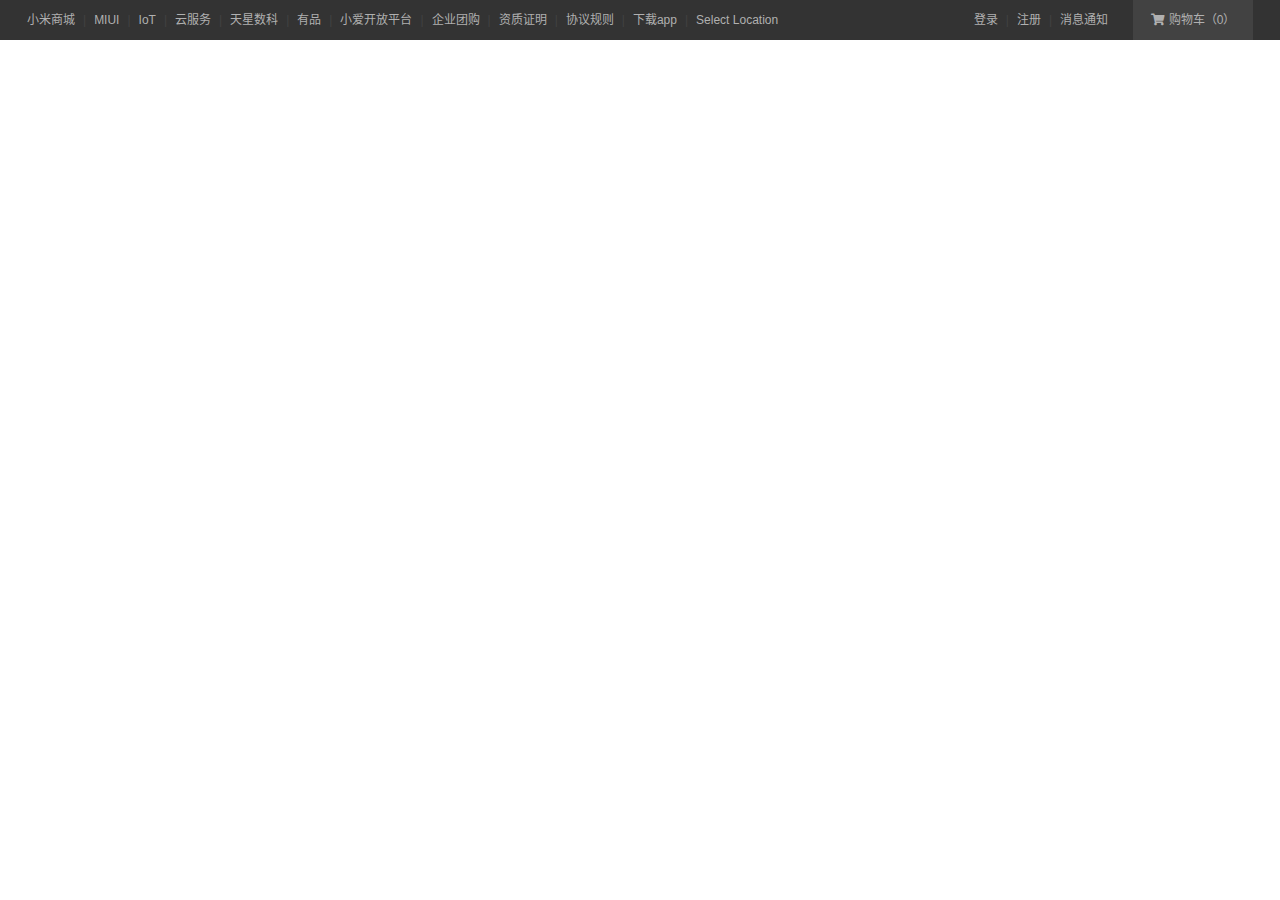
==== index.html @ 461bb422 "Complete the top-nav" ====
<!DOCTYPE html>
<html lang="zh-CN">
<head>
    <meta charset="UTF-8">
    <title>
        小米商城 - Xiaomi 11 Ultra、Redmi K40 Pro、MIX FOLD，小米电视官方网站
    </title>
    <link href="./css/reset.css" rel="stylesheet">
    <link href="./fa/css/all.css" rel="stylesheet">
    <link href="./css/base.css" rel="stylesheet">
    <link href="./css/index.css" rel="stylesheet">

</head>
<body>
<div class="container">
    <div class="topbar w clearfix">
        <ul class="topbar-nav">
            <li>
                <a href="javascript:">小米商城</a>
            </li>
            <li class="line">|</li>
            <li>
                <a href="javascript:">MIUI</a>
            </li>
            <li class="line">|</li>
            <li>
                <a href="javascript:">IoT</a>
            </li>
            <li class="line">|</li>
            <li>
                <a href="javascript:">云服务</a>
            </li>
            <li class="line">|</li>
            <li>
                <a href="javascript:">天星数科</a>
            </li>
            <li class="line">|</li>
            <li>
                <a href="javascript:">有品</a>
            </li>
            <li class="line">|</li>
            <li>
                <a href="javascript:">小爱开放平台</a>
            </li>
            <li class="line">|</li>
            <li>
                <a href="javascript:">企业团购</a>
            </li>
            <li class="line">|</li>
            <li>
                <a href="javascript:">资质证明</a>
            </li>
            <li class="line">|</li>
            <li>
                <a href="javascript:">协议规则</a>
            </li>
            <li class="line">|</li>
            <li>
                <a class="app" href="javascript:">
                    下载app
                    <div class="app_qr">
                        <img src="./img/QR.png" alt="qrcode">
                        <span>小米商城app</span>
                    </div>
                </a>

            </li>
            <li class="line">|</li>
            <li>
                <a href="javascript:">Select Location</a>
            </li>

        </ul>

        <ul class="topbar-cart">
            <li>

                <a href="javascript:"><i class="fa fa-shopping-cart"></i>购物车（0）</a>

            </li>
        </ul>
        <ul class="topbar-info">
            <li>
                <a href="javascript:">登录</a>
            </li>
            <li class="line">|</li>
            <li>
                <a href="javascript:">注册</a>
            </li>
            <li class="line">|</li>
            <li>
                <a href="javascript:">消息通知</a>

            </li>
        </ul>
    </div>
</div>
</body>
</html>
---- css/base.css ----
.clearfix::before,
.clearfix::after {
    content: '';
    display: table;
    clear: both;
}
a {
    text-decoration: none;
    color: #333;
}
body {
    font: 14px/1.5 Helvetica Neue, Helvetica, Arial, Microsoft Yahei, Hiragino Sans GB, Heiti SC, WenQuanYi Micro Hei, sans-serif;
    color: #333;
    min-width: 1226px;
}

.w {
    width: 1226px;
    margin: 0 auto;
}
---- css/index.css ----
.container {
    width: 100%;
    height: 40px;
    line-height: 40px;
    background: #333333;
}

.topbar a {
    font-size: 12px;
    line-height: 40px;
    color: #b0b0b0;
    display: block;
}

.topbar a:hover {
    color: #fff;
}

.topbar li.line {
    line-height: 40px;
    color: #424242;
    font-size: 12px;
    margin: 0 8px;
}

.topbar-nav, .topbar li {
    float: left;
}

/*li:hover>.app .app_qr {*/
/*    display: block;*/
/*}*/

.topbar-nav .app_qr {
    /*display: none;*/
    position: absolute;
    left: -40px;
    width: 124px;
    /*height: 148px;*/
    height: 0;
    overflow: hidden;
    background: #fff;
    line-height: 1;
    text-align: center;
    box-shadow: 0 0 10px rgb(0,0,0,0.3);
    transition: height 0.3s;
}
.app {
    position: relative;
}
.app:hover .app_qr,
.app:hover::after{
    display: block;
    height:148px;
}
.app::after {
    display: none;
    content:'';
    width: 0;
    height: 0;
    position: absolute;
    border: 8px solid transparent;
    border-top: none;
    border-bottom-color: white;

    left:0;
    right:0;
    bottom:0;
    margin: 0 auto;
}

.topbar-nav .app_qr span{
    color: black;
    font-size: 14px;
}
.topbar-nav .app_qr img {
    width: 90px;
    margin: 17px 17px;
    margin-bottom: 10px;
}
.topbar-cart {
    float: right;
    margin-left: 25px;
}
.topbar-cart i {
    margin-right: 4px;
}
.topbar-cart a {
    width: 120px;
    background: #424242;
    text-align: center;
}

.topbar-cart:hover a{
    background: #fff;
    color: #ff6700
}
.topbar-info {
    float: right;
}
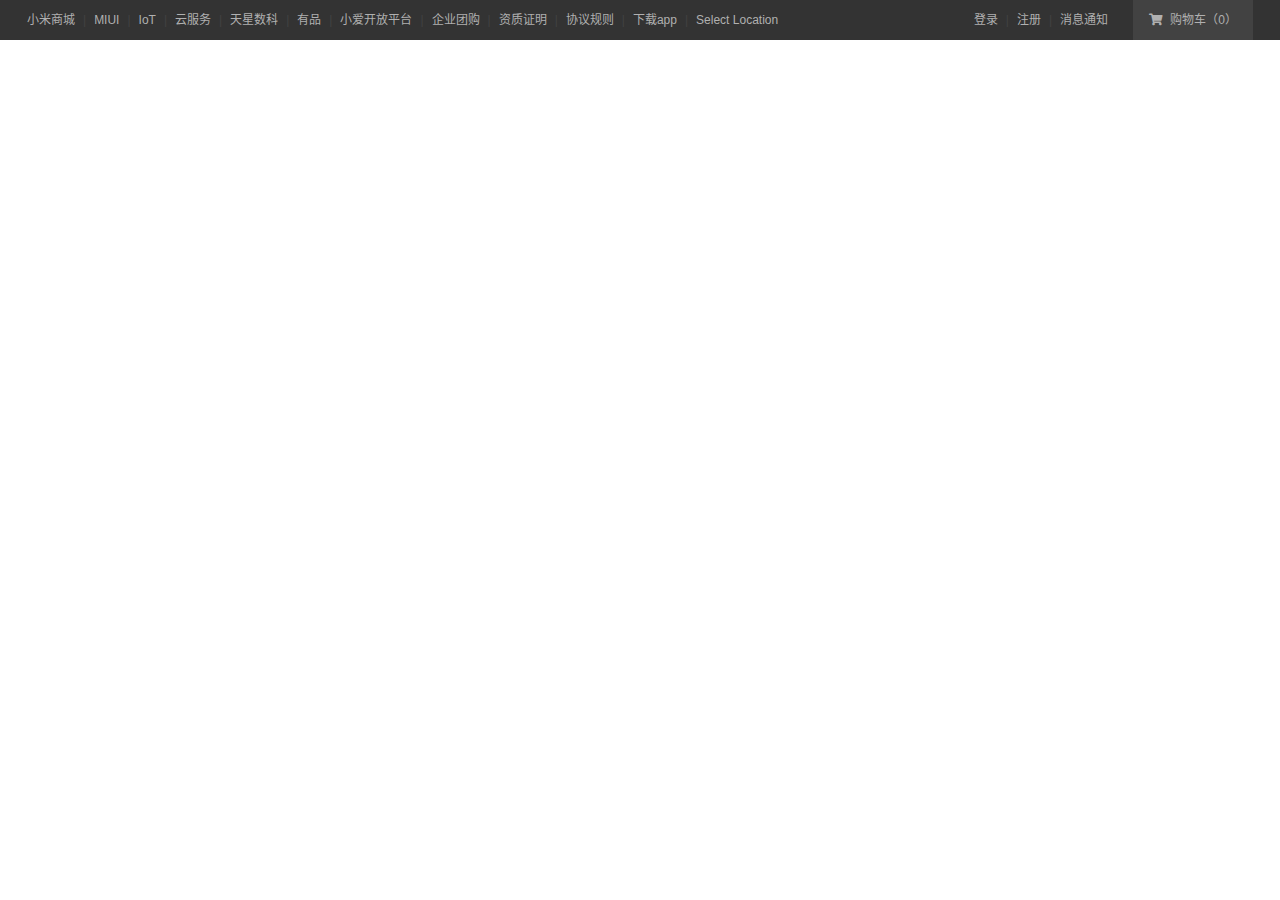
==== commit 9c2ba760: "Complete the drop-down bar" ====
--- a/index.html
+++ b/index.html
@@ -75,7 +75,15 @@
         <ul class="topbar-cart">
             <li>
 
-                <a href="javascript:"><i class="fa fa-shopping-cart"></i>购物车（0）</a>
+                <a href="javascript:">
+                    <i class="fa fa-shopping-cart"></i>
+                    购物车（0）
+                    <div class="shopping-basket">
+                        <div class="item">
+                            <span>购物车中还没有商品</span>
+                        </div>
+                    </div>
+                </a>
 
             </li>
         </ul>
--- a/css/index.css
+++ b/css/index.css
@@ -42,20 +42,23 @@
     background: #fff;
     line-height: 1;
     text-align: center;
-    box-shadow: 0 0 10px rgb(0,0,0,0.3);
+    box-shadow: 0 0 10px rgb(0, 0, 0, 0.3);
     transition: height 0.3s;
 }
+
 .app {
     position: relative;
 }
+
 .app:hover .app_qr,
-.app:hover::after{
+.app:hover::after {
     display: block;
-    height:148px;
+    height: 148px;
 }
+
 .app::after {
     display: none;
-    content:'';
+    content: '';
     width: 0;
     height: 0;
     position: absolute;
@@ -63,28 +66,33 @@
     border-top: none;
     border-bottom-color: white;
 
-    left:0;
-    right:0;
-    bottom:0;
+    left: 0;
+    right: 0;
+    bottom: 0;
     margin: 0 auto;
 }
 
-.topbar-nav .app_qr span{
+.topbar-nav .app_qr span {
     color: black;
     font-size: 14px;
 }
+
 .topbar-nav .app_qr img {
     width: 90px;
     margin: 17px 17px;
     margin-bottom: 10px;
 }
+
 .topbar-cart {
+    position: relative;
     float: right;
     margin-left: 25px;
 }
+
 .topbar-cart i {
     margin-right: 4px;
 }
+
 .topbar-cart a {
     width: 120px;
     background: #424242;
@@ -92,8 +100,34 @@
 }
 
 .topbar-cart:hover a{
+    display: block;
     background: #fff;
-    color: #ff6700
+    color: #ff6700;
+
+}
+.topbar-cart:hover .shopping-basket{
+
+    height: 100px;
+}
+.topbar-cart .shopping-basket {
+
+    position: absolute;
+    right: 0;
+
+    width: 316px;
+    height: 0;
+    overflow: hidden;
+    background: #fff;
+    box-shadow: 0 3px 3px rgb(0, 0, 0, 0.3);
+    transition: height 0.3s;
+}
+.shopping-basket .item {
+    background: #fff;
+    margin: 10px 20px 20px;
+    padding: 20px 0;
+    color: #424242;
+
+
 }
 .topbar-info {
     float: right;
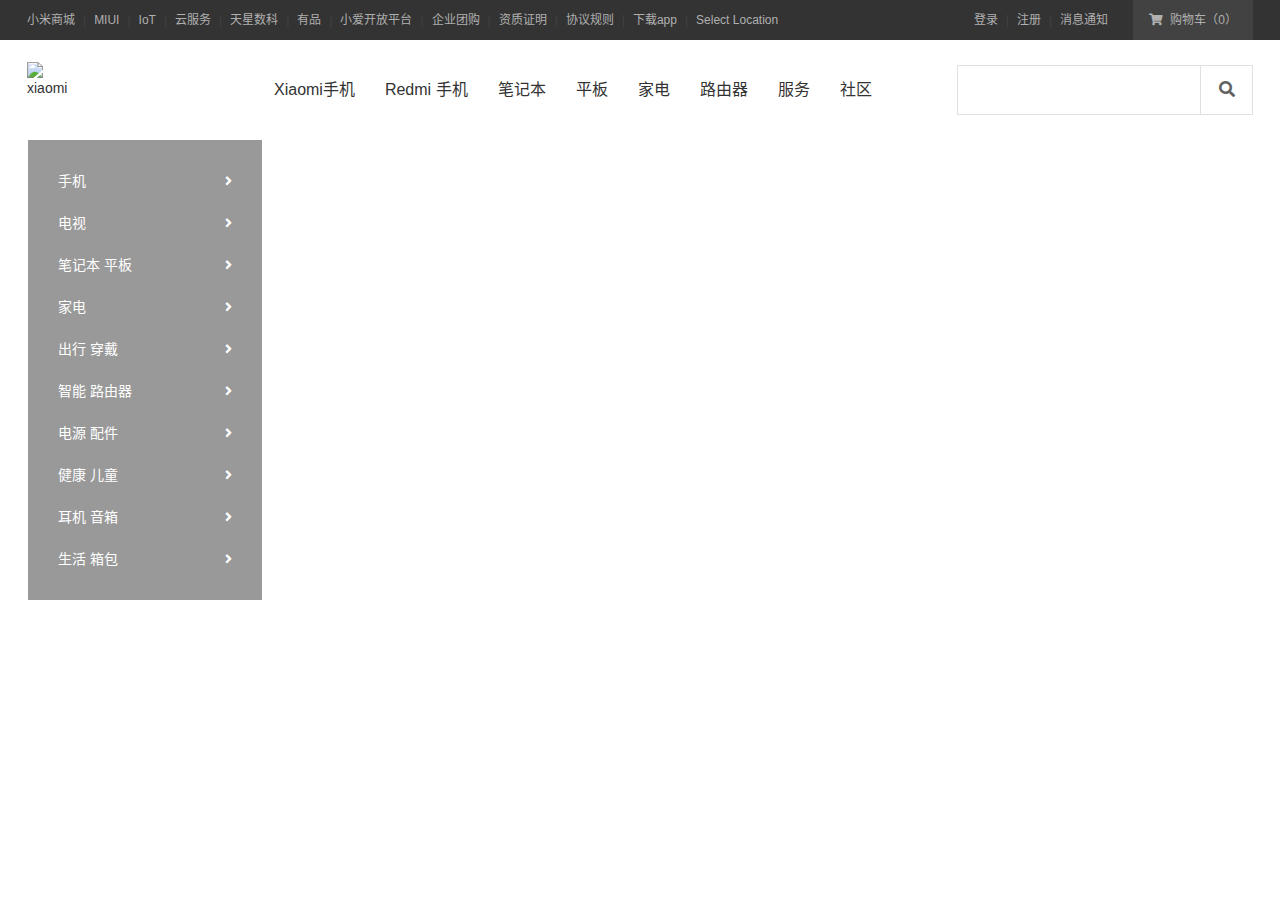
==== commit 9a3d810e: "Complete the header" ====
--- a/index.html
+++ b/index.html
@@ -103,5 +103,104 @@
         </ul>
     </div>
 </div>
+<div class="header-container">
+    <div class="header w clearfix">
+        <div class="logo">
+            <a href="#" title="小米官网">
+                <img src="./img/MI_logo.jpg" alt="xiaomi">
+            </a>
+        </div>
+        <div class="header-nav clearfix">
+            <ul class="nav">
+                <li class="all-goods-wrapper">
+                    <a class="all-goods" href="#">全部商品分类</a>
+                    <ul class="left-menu">
+                        <li>
+                            <a href="#">
+                                手机
+                                <i class="fas fa-angle-right"></i>
+                            </a>
+                        </li>
+                        <li>
+                            <a href="#">
+                                电视
+                                <i class="fas fa-angle-right"></i>
+                            </a>
+                        </li>
+                        <li>
+                            <a href="#">
+                                笔记本 平板
+                                <i class="fas fa-angle-right"></i>
+                            </a>
+                        </li>
+                        <li>
+                            <a href="#">
+                                家电
+                                <i class="fas fa-angle-right"></i>
+                            </a>
+                        </li>
+                        <li>
+                            <a href="#">
+                                出行 穿戴
+                                <i class="fas fa-angle-right"></i>
+                            </a>
+                        </li>
+                        <li>
+                            <a href="#">
+                                智能 路由器
+                                <i class="fas fa-angle-right"></i>
+                            </a>
+                        </li>
+                        <li>
+                            <a href="#">
+                                电源 配件
+                                <i class="fas fa-angle-right"></i>
+                            </a>
+                        </li>
+                        <li>
+                            <a href="#">
+                                健康 儿童
+                                <i class="fas fa-angle-right"></i>
+                            </a>
+                        </li>
+                        <li>
+                            <a href="#">
+                                耳机 音箱
+                                <i class="fas fa-angle-right"></i>
+                            </a>
+                        </li>
+                        <li>
+                            <a href="#">
+                                生活 箱包
+                                <i class="fas fa-angle-right"></i>
+                            </a>
+                        </li>
+                    </ul>
+                </li>
+                <li class="show-goods"><a href="#">Xiaomi手机</a></li>
+                <li class="show-goods"><a href="#">Redmi 手机</a></li>
+                <li class="show-goods"><a href="#">笔记本</a></li>
+                <li class="show-goods"><a href="#">平板</a></li>
+                <li class="show-goods"><a href="#">家电</a></li>
+                <li class="show-goods"><a href="#">路由器</a></li>
+                <li><a href="#">服务</a></li>
+                <li><a href="#">社区</a></li>
+
+                <div class="goods-info">
+
+                </div>
+            </ul>
+        </div>
+        <div class="search-wrapper">
+            <form class="search" action="#">
+                <input type="text" class="search-inp">
+                <button class="search-btn">
+                    <i class="fas fa-search"></i>
+                </button>
+            </form>
+
+        </div>
+    </div>
+</div>
 </body>
 </html>--- a/css/index.css
+++ b/css/index.css
@@ -44,6 +44,7 @@
     text-align: center;
     box-shadow: 0 0 10px rgb(0, 0, 0, 0.3);
     transition: height 0.3s;
+    z-index: 9999;
 }
 
 .app {
@@ -120,6 +121,7 @@
     background: #fff;
     box-shadow: 0 3px 3px rgb(0, 0, 0, 0.3);
     transition: height 0.3s;
+    z-index: 9999;
 }
 .shopping-basket .item {
     background: #fff;
@@ -131,4 +133,143 @@
 }
 .topbar-info {
     float: right;
+}
+.header-container {
+    position: relative;
+}
+.header {
+
+    height: 100px;
+    background: #fff;
+}
+
+.header .logo {
+    float:left;
+    margin-top: 22px;
+}
+.header .logo img{
+    display: block;
+    width: 56px;
+    height: 56px;
+}
+.header .header-nav {
+    float: left;
+    height: 100px;
+    line-height: 100px;
+    margin-left: 7px;
+    padding-left: 58px;
+    background: #fff;
+}
+
+.nav > li {
+    float: left;
+}
+.all-goods-wrapper {
+    position: relative;
+
+}
+.left-menu {
+    width: 234px;
+    height: 420px;
+    background: rgb(0,0,0,0.4);
+    position: absolute;
+    left: -120px;
+    z-index: 999;
+    line-height: 1;
+    padding: 20px 0;
+}
+ul.left-menu li a {
+    display: block;
+    height: 42px;
+    line-height: 42px;
+    color: white;
+    margin-right: 0;
+    padding: 0 30px;
+    font-size: 14px;
+}
+ul.left-menu li a:hover {
+    color:white;
+    background: #ff6700;
+}
+.left-menu a i {
+    float:right;
+    line-height: 42px;
+}
+.header-nav li a{
+    display: block;
+    font-size: 16px;
+    margin-right: 30px;
+}
+.header-nav li a:hover {
+    color: #fff;
+}
+.all-goods {
+    visibility: hidden;
+}
+
+.header-nav .goods-info {
+    position: absolute;
+    overflow: hidden;
+    top:100px;
+    left:0;
+    width: 100%;
+    height: 0;
+    background: #fff;
+    /*border-top:1px solid rgb(224,224,224);*/
+    /*box-shadow: 0 2px 2px rgb(0,0,0, 0.2);*/
+    transition: height 0.3s;
+    z-index: 9999;
+}
+
+.header-nav li.show-goods:hover ~ .goods-info,
+.goods-info:hover{
+    height: 228px;
+    border-top:1px solid rgb(224,224,224);
+    box-shadow: 0 2px 2px rgb(0,0,0, 0.2);
+
+}
+
+.search-wrapper {
+    width: 296px;
+    height:50px;
+    float: right;
+    background: red;
+    margin-top: 25px;
+
+}
+.search-wrapper .search-inp {
+    box-sizing: border-box;
+    float: left;
+    width: 244px;
+    padding: 0 10px;
+    height: 50px;
+    font-size: 16px;
+    border: 1px solid rgb(224,224,224);
+    outline: none;
+}
+.search-wrapper .search-inp:focus {
+    border: 1px solid #ff6700;
+}
+
+.search-wrapper .search-inp:focus + button{
+    border: 1px solid #ff6700;
+    border-left: none;
+}
+.search-wrapper .search-btn {
+    float: left;
+    width:52px;
+    height:50px;
+    padding: 0;
+
+    background: #fff;
+    color: #616161;
+    font-size: 16px;
+    outline: none;
+    border: 1px solid rgb(224,224,224);
+    border-left: none;
+}
+.search-wrapper .search-btn:hover {
+    background: #ff6700;
+    color: white;
+    border: none;
 }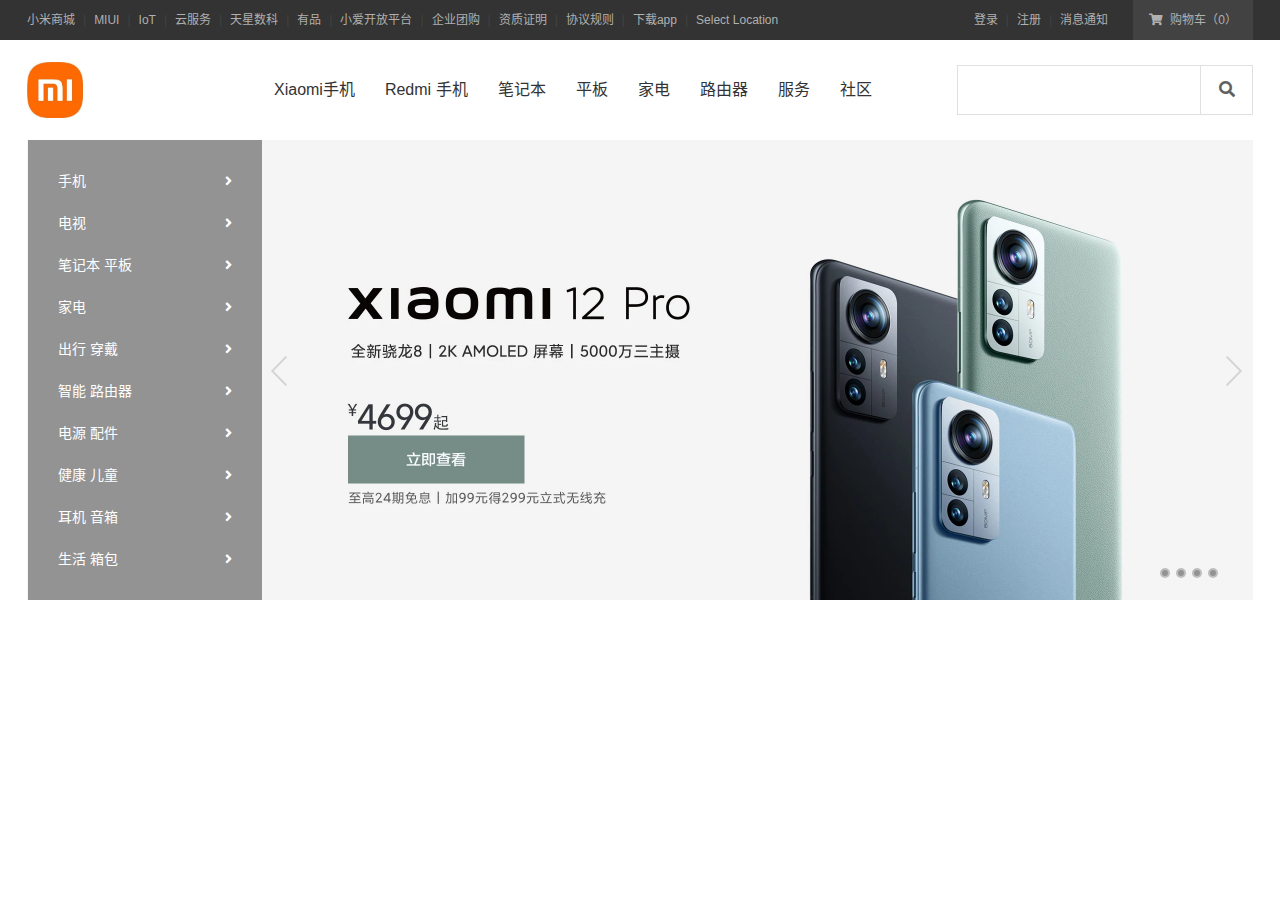
==== commit e748177e: "Complete the banner" ====
--- a/index.html
+++ b/index.html
@@ -202,5 +202,34 @@
         </div>
     </div>
 </div>
+<div class="banner-wrapper">
+    <div class="banner w clearfix">
+        <ul class="img-list">
+            <li>
+                <a class="active" href="#"><img src="./img/banner-1.jpg" alt="1"></a>
+            </li>
+            <li>
+                <a href="#"><img src="./img/banner-2.jpg" alt="2"></a>
+            </li>
+            <li>
+                <a href="#"><img src="./img/banner-3.jpg" alt="3"></a>
+            </li>
+            <li>
+                <a href="#"><img src="./img/banner-4.jpg" alt="4"></a>
+            </li>
+        </ul>
+        <div class="pointer">
+            <a href="#"></a>
+            <a href="#"></a>
+            <a href="#"></a>
+            <a href="#"></a>
+        </div>
+        
+        <div class="prev-next">
+            <a href="" class="prev"></a>
+            <a href="" class="next"></a>
+        </div>
+    </div>
+</div>
 </body>
 </html>--- a/css/index.css
+++ b/css/index.css
@@ -100,16 +100,18 @@
     text-align: center;
 }
 
-.topbar-cart:hover a{
+.topbar-cart:hover a {
     display: block;
     background: #fff;
     color: #ff6700;
 
 }
-.topbar-cart:hover .shopping-basket{
+
+.topbar-cart:hover .shopping-basket {
 
     height: 100px;
 }
+
 .topbar-cart .shopping-basket {
 
     position: absolute;
@@ -123,6 +125,7 @@
     transition: height 0.3s;
     z-index: 9999;
 }
+
 .shopping-basket .item {
     background: #fff;
     margin: 10px 20px 20px;
@@ -131,12 +134,15 @@
 
 
 }
+
 .topbar-info {
     float: right;
 }
+
 .header-container {
     position: relative;
 }
+
 .header {
 
     height: 100px;
@@ -144,14 +150,16 @@
 }
 
 .header .logo {
-    float:left;
+    float: left;
     margin-top: 22px;
 }
-.header .logo img{
+
+.header .logo img {
     display: block;
     width: 56px;
     height: 56px;
 }
+
 .header .header-nav {
     float: left;
     height: 100px;
@@ -164,20 +172,23 @@
 .nav > li {
     float: left;
 }
+
 .all-goods-wrapper {
     position: relative;
 
 }
+
 .left-menu {
     width: 234px;
     height: 420px;
-    background: rgb(0,0,0,0.4);
+    background: rgb(0, 0, 0, 0.4);
     position: absolute;
     left: -120px;
     z-index: 999;
     line-height: 1;
     padding: 20px 0;
 }
+
 ul.left-menu li a {
     display: block;
     height: 42px;
@@ -187,22 +198,27 @@
     padding: 0 30px;
     font-size: 14px;
 }
+
 ul.left-menu li a:hover {
-    color:white;
+    color: white;
     background: #ff6700;
 }
+
 .left-menu a i {
-    float:right;
+    float: right;
     line-height: 42px;
 }
-.header-nav li a{
+
+.header-nav li a {
     display: block;
     font-size: 16px;
     margin-right: 30px;
 }
+
 .header-nav li a:hover {
     color: #fff;
 }
+
 .all-goods {
     visibility: hidden;
 }
@@ -210,8 +226,8 @@
 .header-nav .goods-info {
     position: absolute;
     overflow: hidden;
-    top:100px;
-    left:0;
+    top: 100px;
+    left: 0;
     width: 100%;
     height: 0;
     background: #fff;
@@ -222,21 +238,22 @@
 }
 
 .header-nav li.show-goods:hover ~ .goods-info,
-.goods-info:hover{
+.goods-info:hover {
     height: 228px;
-    border-top:1px solid rgb(224,224,224);
-    box-shadow: 0 2px 2px rgb(0,0,0, 0.2);
+    border-top: 1px solid rgb(224, 224, 224);
+    box-shadow: 0 2px 2px rgb(0, 0, 0, 0.2);
 
 }
 
 .search-wrapper {
     width: 296px;
-    height:50px;
+    height: 50px;
     float: right;
     background: red;
     margin-top: 25px;
 
 }
+
 .search-wrapper .search-inp {
     box-sizing: border-box;
     float: left;
@@ -244,32 +261,96 @@
     padding: 0 10px;
     height: 50px;
     font-size: 16px;
-    border: 1px solid rgb(224,224,224);
+    border: 1px solid rgb(224, 224, 224);
     outline: none;
 }
+
 .search-wrapper .search-inp:focus {
     border: 1px solid #ff6700;
 }
 
-.search-wrapper .search-inp:focus + button{
+.search-wrapper .search-inp:focus + button {
     border: 1px solid #ff6700;
     border-left: none;
 }
+
 .search-wrapper .search-btn {
     float: left;
-    width:52px;
-    height:50px;
+    width: 52px;
+    height: 50px;
     padding: 0;
 
     background: #fff;
     color: #616161;
     font-size: 16px;
     outline: none;
-    border: 1px solid rgb(224,224,224);
+    border: 1px solid rgb(224, 224, 224);
     border-left: none;
 }
+
 .search-wrapper .search-btn:hover {
     background: #ff6700;
     color: white;
     border: none;
-}+}
+.banner-wrapper {
+    width: 100%;
+}
+.banner {
+    position: relative;
+    height: 460px;
+}
+
+.banner img {
+    width: 100%;
+}
+
+.banner li {
+    position: absolute;
+}
+
+.pointer {
+    position: absolute;
+    bottom:22px;
+    right: 35px;
+
+}
+
+.pointer a {
+    float: left;
+    width: 6px;
+    height: 6px;
+    background: rgb(0,0,0,0.4);
+    border: 2px rgb(255,255,255,0.4) solid;
+    border-radius: 50%;
+    margin-left:6px;
+}
+.pointer a:hover,
+.pointer a.active{
+    background: rgb(255,255,255,0.4);
+    border: 2px rgb(0,0,0,0.4) solid;
+}
+
+.prev-next a{
+    width: 41px;
+    height: 69px;
+    background-image: url("/img/icon-slides.png");
+    position: absolute;
+    top: 0;
+    bottom: 0;
+    margin: auto 0;
+}
+.prev-next .prev {
+    left: 234px;
+    background-position: -84px 0;;
+}
+.prev-next .prev:hover {
+    background-position: 1px 0;;
+}
+.prev-next .next:hover {
+    background-position: -42px 0;;
+}
+.prev-next .next {
+    right: 0;
+    background-position: -125px 0;;
+}
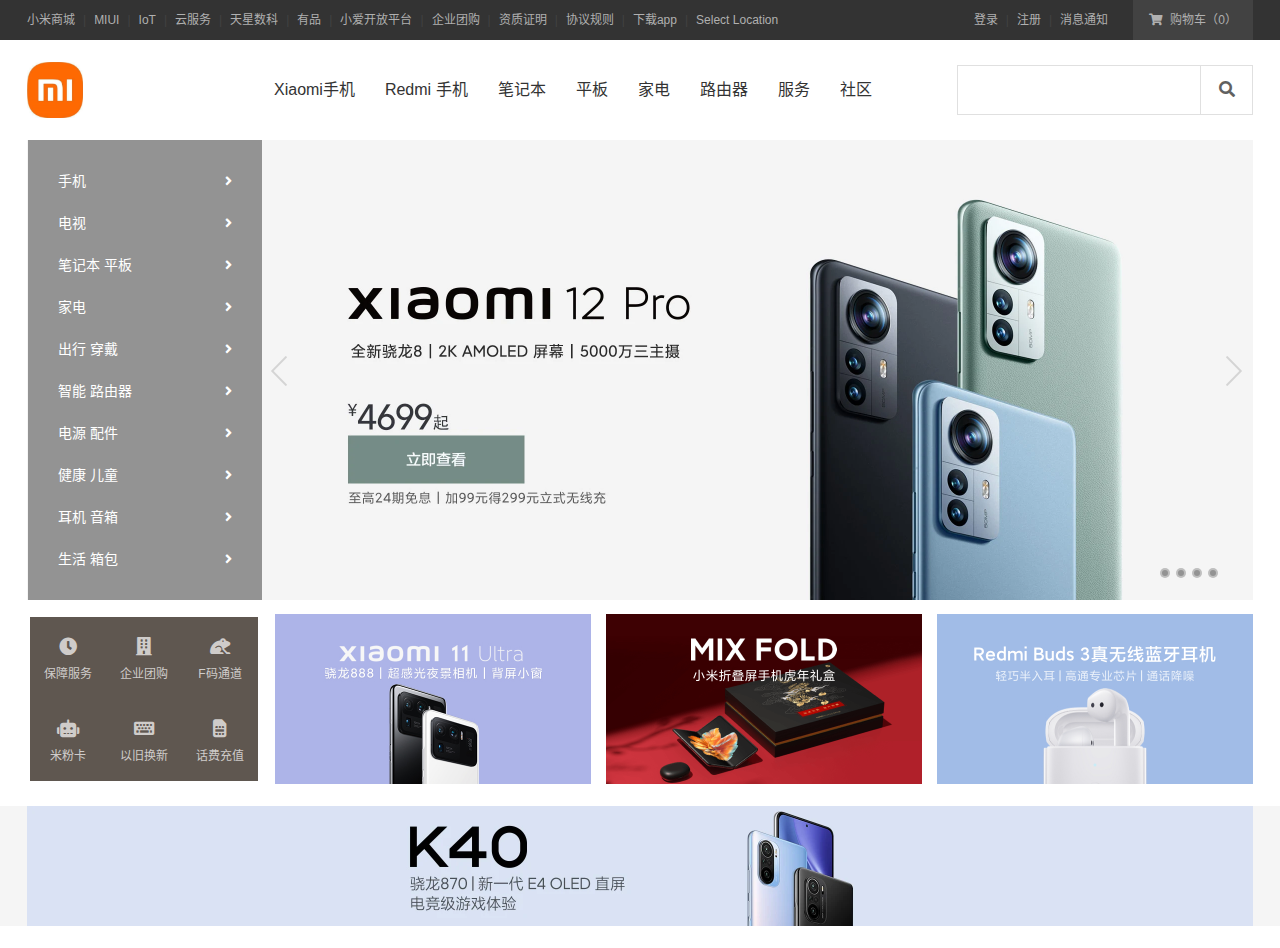
==== commit 63632ed8: "Complete the reset" ====
--- a/index.html
+++ b/index.html
@@ -59,7 +59,7 @@
                 <a class="app" href="javascript:">
                     下载app
                     <div class="app_qr">
-                        <img src="./img/QR.png" alt="qrcode">
+                        <img alt="qrcode" src="./img/QR.png">
                         <span>小米商城app</span>
                     </div>
                 </a>
@@ -107,7 +107,7 @@
     <div class="header w clearfix">
         <div class="logo">
             <a href="#" title="小米官网">
-                <img src="./img/MI_logo.jpg" alt="xiaomi">
+                <img alt="xiaomi" src="./img/MI_logo.jpg">
             </a>
         </div>
         <div class="header-nav clearfix">
@@ -192,8 +192,8 @@
             </ul>
         </div>
         <div class="search-wrapper">
-            <form class="search" action="#">
-                <input type="text" class="search-inp">
+            <form action="#" class="search">
+                <input class="search-inp" type="text">
                 <button class="search-btn">
                     <i class="fas fa-search"></i>
                 </button>
@@ -206,16 +206,16 @@
     <div class="banner w clearfix">
         <ul class="img-list">
             <li>
-                <a class="active" href="#"><img src="./img/banner-1.jpg" alt="1"></a>
-            </li>
-            <li>
-                <a href="#"><img src="./img/banner-2.jpg" alt="2"></a>
-            </li>
-            <li>
-                <a href="#"><img src="./img/banner-3.jpg" alt="3"></a>
-            </li>
-            <li>
-                <a href="#"><img src="./img/banner-4.jpg" alt="4"></a>
+                <a class="active" href="#"><img alt="1" src="./img/banner-1.jpg"></a>
+            </li>
+            <li>
+                <a href="#"><img alt="2" src="./img/banner-2.jpg"></a>
+            </li>
+            <li>
+                <a href="#"><img alt="3" src="./img/banner-3.jpg"></a>
+            </li>
+            <li>
+                <a href="#"><img alt="4" src="./img/banner-4.jpg"></a>
             </li>
         </ul>
         <div class="pointer">
@@ -224,12 +224,78 @@
             <a href="#"></a>
             <a href="#"></a>
         </div>
-        
+
         <div class="prev-next">
-            <a href="" class="prev"></a>
-            <a href="" class="next"></a>
-        </div>
-    </div>
-</div>
+            <a class="prev" href=""></a>
+            <a class="next" href=""></a>
+        </div>
+    </div>
+</div>
+<div class="home-list-wrapper">
+    <div class="home-list w clearfix">
+        <div class="home">
+            <ul>
+                <li>
+                    <a href="#">
+                        <i class="fas fa-clock"></i>
+                        保障服务
+                    </a>
+                </li>
+                <li>
+                    <a href="#">
+                        <i class="fas fa-building"></i>
+                        企业团购
+                    </a>
+                </li>
+                <li>
+                    <a href="#">
+                        <i class="fas fa-frog"></i>
+                        F码通道
+                    </a>
+                </li>
+                <li>
+                    <a href="#">
+                        <i class="fas fa-robot"></i>
+                        米粉卡
+                    </a>
+                </li>
+                <li>
+                    <a href="#">
+                        <i class="fas fa-keyboard"></i>
+                        以旧换新
+                    </a>
+                </li>
+                <li>
+                    <a href="#">
+                        <i class="fas fa-sim-card"></i>
+                        话费充值
+                    </a>
+                </li>
+            </ul>
+        </div>
+        <div class="homePromo-list">
+            <ul>
+                <li>
+                    <a href="#"><img alt="homePromo-1" src="/img/homePromo-1.jpg"></a>
+                </li>
+                <li>
+                    <a href="#"><img alt="homePromo-2" src="/img/homePromo-2.png"></a>
+                </li>
+                <li>
+                    <a href="#"><img alt="homePromo-3" src="/img/homePromo-3.jpeg"></a>
+                </li>
+            </ul>
+        </div>
+    </div>
+</div>
+<div class="page-main">
+
+    <div class="home-banner-box w clearfix">
+        <a href="#">
+            <img alt="home-banner" src="./img/home-banner.webp">
+        </a>
+    </div>
+</div>
+
 </body>
 </html>--- a/css/index.css
+++ b/css/index.css
@@ -354,3 +354,65 @@
     right: 0;
     background-position: -125px 0;;
 }
+/*----------------------------------------------------------------------------------------------------------*/
+.home {
+    margin-top: 14px;
+    float: left;
+    width: 228px;
+    height: 164px;
+    padding: 3px 3px 3px 3px;
+}
+.home ul li {
+    float: left;
+    padding: 0 3px;
+    width: 70px;
+    height: 82px;
+    background: #5f5750;
+}
+.home ul li a {
+    display: block;
+    font-size: 12px;
+    color: #cfccca;
+    text-align: center;
+
+}
+.home ul li a i {
+    display: block;
+    width: 24px;
+    height: 24px;
+    margin: 20px 23px 4px 23px;
+    font-size: 18px;
+}
+/*-----------------------------------------------------------------------------------------------------------*/
+.homePromo-list {
+    margin-top: 14px;
+    margin-left: 14px;
+    width: 978px;
+    height: 170px;
+    float: left;
+}
+.homePromo-list ul li {
+    float: left;
+}
+.homePromo-list ul li:not(:nth-child(3)) {
+    margin-right: 15px;
+}
+.homePromo-list ul li img {
+    width: 316px;
+}
+/*----------------------------------------------------------------------------------------------------------*/
+.page-main {
+    background: #f5f5f5;
+}
+.home-banner-box {
+    width: 1226px;
+    height: 120px;
+    margin: 22px auto;
+
+}
+.home-banner-box a {
+
+}
+.home-banner-box a img {
+    width: 1226px;
+}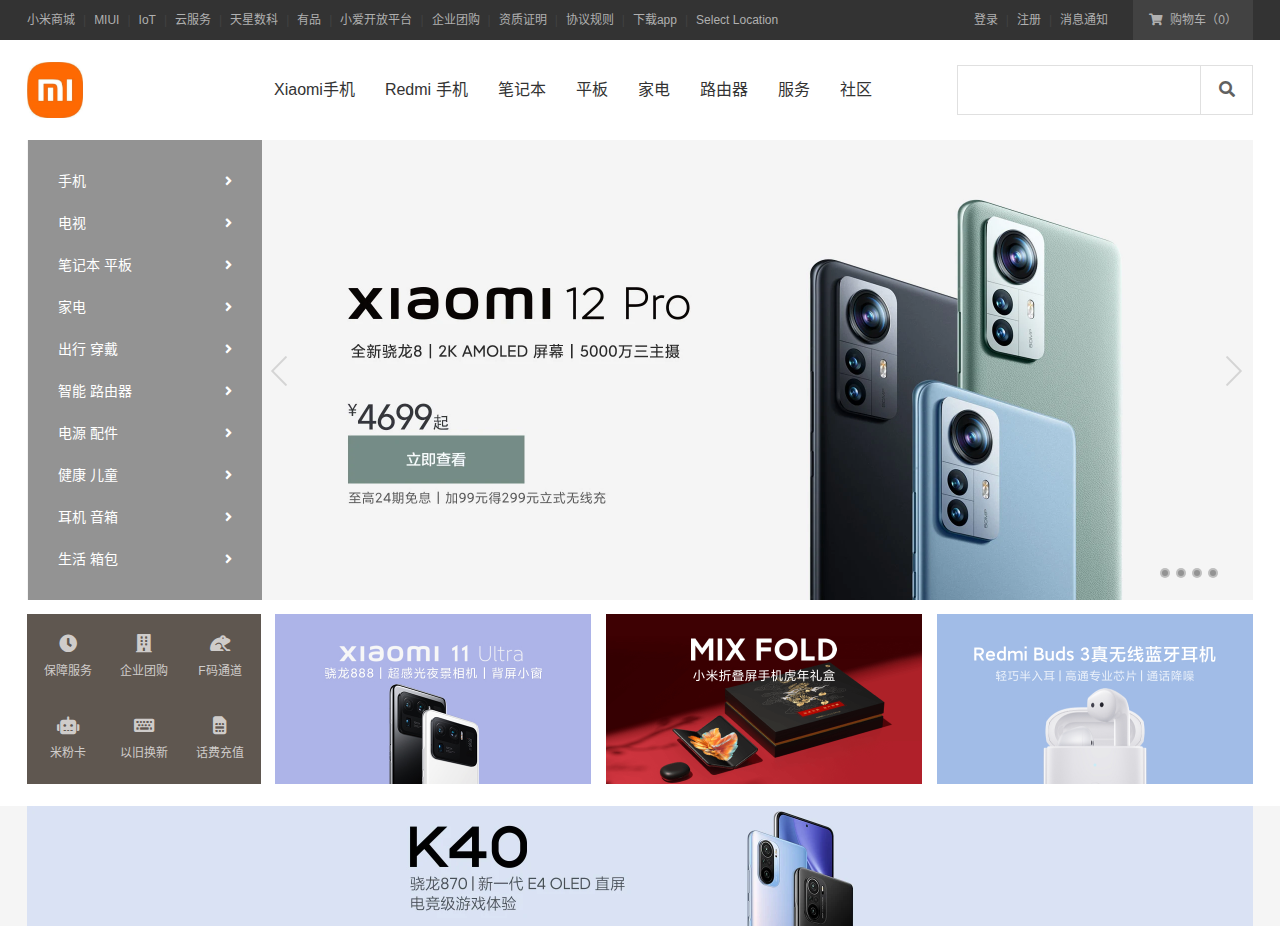
==== commit 0ba61f32: "fix mistakes" ====
--- a/index.html
+++ b/index.html
@@ -276,13 +276,19 @@
         <div class="homePromo-list">
             <ul>
                 <li>
-                    <a href="#"><img alt="homePromo-1" src="/img/homePromo-1.jpg"></a>
-                </li>
-                <li>
-                    <a href="#"><img alt="homePromo-2" src="/img/homePromo-2.png"></a>
-                </li>
-                <li>
-                    <a href="#"><img alt="homePromo-3" src="/img/homePromo-3.jpeg"></a>
+                    <a href="#">
+                        <img alt="homePromo-1" src="./img/homePromo-1.jpg">
+                    </a>
+                </li>
+                <li>
+                    <a href="#">
+                        <img alt="homePromo-2" src="./img/homePromo-2.png">
+                    </a>
+                </li>
+                <li>
+                    <a href="#">
+                        <img alt="homePromo-3" src="./img/homePromo-3.jpeg">
+                    </a>
                 </li>
             </ul>
         </div>
--- a/css/index.css
+++ b/css/index.css
@@ -359,15 +359,15 @@
     margin-top: 14px;
     float: left;
     width: 228px;
-    height: 164px;
-    padding: 3px 3px 3px 3px;
+    height: 170px;
+    padding: 0 3px 0 3px;
+    background: #5f5750;
 }
 .home ul li {
     float: left;
     padding: 0 3px;
     width: 70px;
     height: 82px;
-    background: #5f5750;
 }
 .home ul li a {
     display: block;
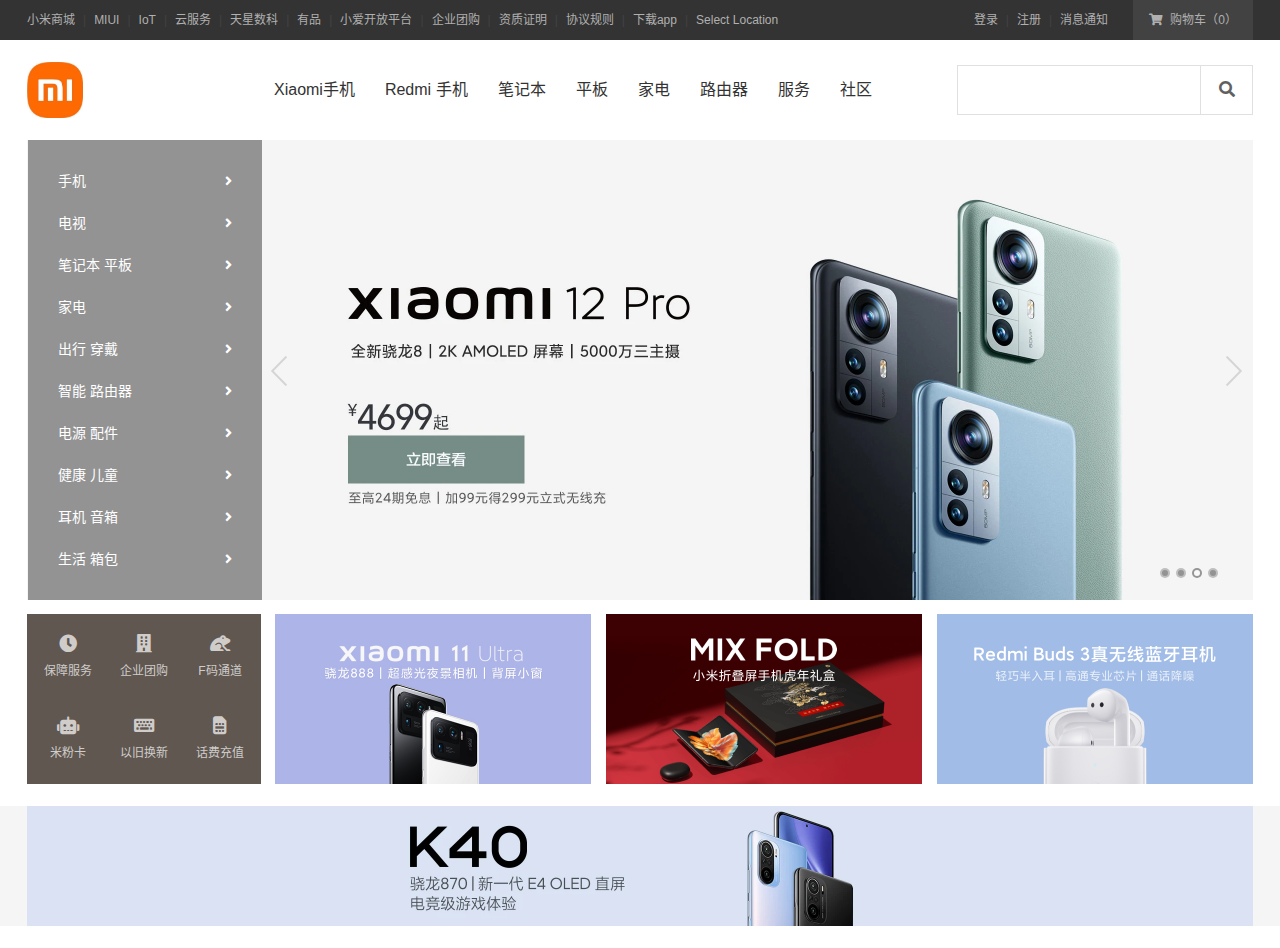
==== commit a3ded663: "增加轮播图" ====
--- a/index.html
+++ b/index.html
@@ -9,6 +9,7 @@
     <link href="./fa/css/all.css" rel="stylesheet">
     <link href="./css/base.css" rel="stylesheet">
     <link href="./css/index.css" rel="stylesheet">
+    <script async src = './js/myjs.js'></script>
 
 </head>
 <body>
@@ -219,15 +220,15 @@
             </li>
         </ul>
         <div class="pointer">
-            <a href="#"></a>
-            <a href="#"></a>
-            <a href="#"></a>
-            <a href="#"></a>
+            <a href="javascript:;"></a>
+            <a href="javascript:;"></a>
+            <a href="javascript:;"></a>
+            <a href="javascript:;"></a>
         </div>
 
         <div class="prev-next">
-            <a class="prev" href=""></a>
-            <a class="next" href=""></a>
+            <a class="prev" href="javascript:;"></a>
+            <a class="next" href="javascript:;"></a>
         </div>
     </div>
 </div>
--- a/css/index.css
+++ b/css/index.css
@@ -216,7 +216,7 @@
 }
 
 .header-nav li a:hover {
-    color: #fff;
+    color: #ff6700;
 }
 
 .all-goods {
@@ -236,10 +236,10 @@
     transition: height 0.3s;
     z-index: 9999;
 }
-
 .header-nav li.show-goods:hover ~ .goods-info,
 .goods-info:hover {
     height: 228px;
+
     border-top: 1px solid rgb(224, 224, 224);
     box-shadow: 0 2px 2px rgb(0, 0, 0, 0.2);
 
@@ -313,7 +313,7 @@
     position: absolute;
     bottom:22px;
     right: 35px;
-
+    z-index: 20;
 }
 
 .pointer a {
@@ -325,10 +325,9 @@
     border-radius: 50%;
     margin-left:6px;
 }
-.pointer a:hover,
-.pointer a.active{
-    background: rgb(255,255,255,0.4);
-    border: 2px rgb(0,0,0,0.4) solid;
+.pointer a:hover {
+    background: rgb(255,255,255,0.4) !important;
+    border: 2px rgb(0,0,0,0.4) solid !important;
 }
 
 .prev-next a{
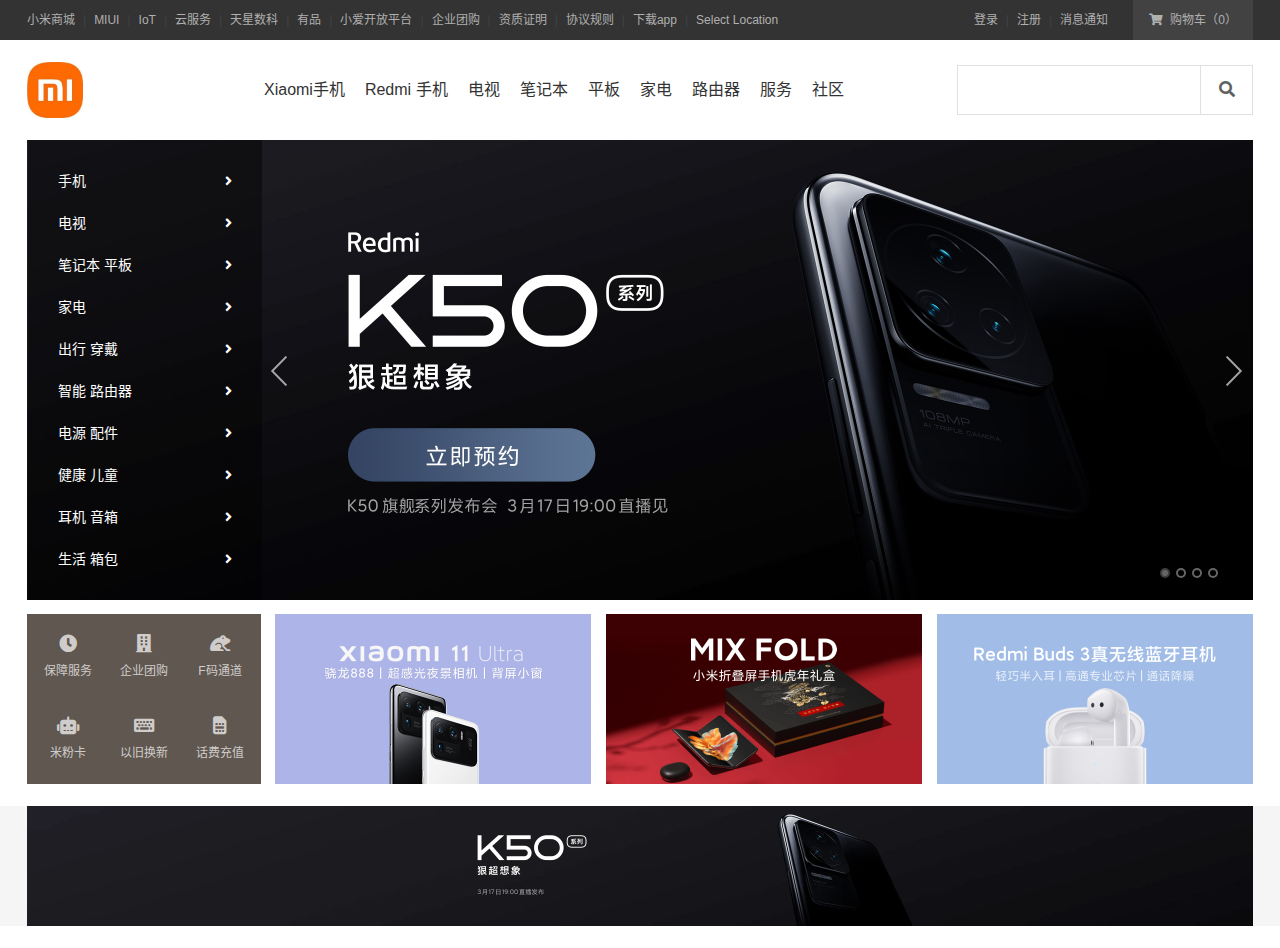
==== commit c0a28a28: "添加选项下拉图" ====
--- a/index.html
+++ b/index.html
@@ -9,7 +9,7 @@
     <link href="./fa/css/all.css" rel="stylesheet">
     <link href="./css/base.css" rel="stylesheet">
     <link href="./css/index.css" rel="stylesheet">
-    <script async src = './js/myjs.js'></script>
+
 
 </head>
 <body>
@@ -180,6 +180,7 @@
                 </li>
                 <li class="show-goods"><a href="#">Xiaomi手机</a></li>
                 <li class="show-goods"><a href="#">Redmi 手机</a></li>
+                <li class="show-goods"><a href="#">电视</a></li>
                 <li class="show-goods"><a href="#">笔记本</a></li>
                 <li class="show-goods"><a href="#">平板</a></li>
                 <li class="show-goods"><a href="#">家电</a></li>
@@ -188,7 +189,294 @@
                 <li><a href="#">社区</a></li>
 
                 <div class="goods-info">
-
+                    <ul class="goods-info-list-1 w clearfix">
+                        <li>
+                            <a href="javascript:;">
+                                <div class="img"><img src="./img/figure-thumb-1.webp" alt="1"></div>
+
+                                <div class="title">Xiaomi 12pro</div>
+                                <p class="price">4699元起</p>
+                            </a>
+                        </li>
+                        <li>
+                            <a href="javascript:;">
+                                <div class="img"><img src="./img/figure-thumb-2.webp" alt="1"></div>
+                                <div class="title">Xiaomi 12</div>
+                                <p class="price">3699元起</p>
+                            </a>
+                        </li>
+                        <li>
+                            <a href="javascript:;">
+                                <div class="img"><img src="./img/figure-thumb-3.webp" alt="1"></div>
+                                <div class="title">Xiaomi 12X</div>
+                                <p class="price">2999元起</p>
+                            </a>
+                        </li>
+                        <li>
+                            <a href="javascript:;">
+                                <div class="img"><img src="./img/figure-thumb-4.webp" alt="1"></div>
+                                <div class="title">Xiaomi 11青春活力版</div>
+                                <p class="price">1999元起</p>
+                            </a>
+                        </li>
+                        <li>
+                            <a href="javascript:;">
+                                <div class="img"><img src="./img/figure-thumb-5.webp" alt="1"></div>
+                                <div class="title">Xiaomi Civi</div>
+                                <p class="price">2299元起</p>
+                            </a>
+                        </li>
+                        <li>
+                            <a href="javascript:;">
+                                <div class="img"><img src="./img/figure-thumb-6.webp" alt="1"></div>
+                                <div class="title">Xiaomi MIX4</div>
+                                <p class="price">4199元起</p>
+                            </a>
+                        </li>
+                    </ul>
+                    <ul class="goods-info-list-2 w clearfix">
+                        <li>
+                            <a href="javascript:;">
+                                <div class="img"><img src="./img/figure-thumb-2-1.webp" alt="1"></div>
+
+                                <div class="title">Redmi K50 电竞版</div>
+                                <p class="price">3299元起</p>
+                            </a>
+                        </li>
+                        <li>
+                            <a href="javascript:;">
+                                <div class="img"><img src="./img/figure-thumb-2-2.webp" alt="1"></div>
+                                <div class="title">Redmi Note 11 Pro系列</div>
+                                <p class="price">1799元起</p>
+                            </a>
+                        </li>
+                        <li>
+                            <a href="javascript:;">
+                                <div class="img"><img src="./img/figure-thumb-2-3.webp" alt="1"></div>
+                                <div class="title">Redmi Note 11 5G</div>
+                                <p class="price">1199元起</p>
+                            </a>
+                        </li>
+                        <li>
+                            <a href="javascript:;">
+                                <div class="img"><img src="./img/figure-thumb-2-4.webp" alt="1"></div>
+                                <div class="title">Redmi Note 11 4G</div>
+                                <p class="price">969元起</p>
+                            </a>
+                        </li>
+                        <li>
+                            <a href="javascript:;">
+                                <div class="img"><img src="./img/figure-thumb-2-5.webp" alt="1"></div>
+                                <div class="title">Redmi Note 10Pro</div>
+                                <p class="price">1499元起</p>
+                            </a>
+                        </li>
+                        <li>
+                            <a href="javascript:;">
+                                <div class="img"><img src="./img/figure-thumb-2-6.webp" alt="1"></div>
+                                <div class="title">Redmi Note 10 5G</div>
+                                <p class="price">1099元起</p>
+                            </a>
+                        </li>
+                    </ul>
+                    <ul class="goods-info-list-3 w clearfix">
+                        <li>
+                            <a href="javascript:;">
+                                <div class="img"><img src="./img/figure-thumb-3-1.webp" alt="1"></div>
+
+                                <div class="title">Redmi智能电视X55 2022</div>
+                                <p class="price">2699</p>
+                            </a>
+                        </li>
+                        <li>
+                            <a href="javascript:;">
+                                <div class="img"><img src="./img/figure-thumb-3-2.webp" alt="1"></div>
+                                <div class="title">Redmi智能电视X65 2022</div>
+                                <p class="price">3499</p>
+                            </a>
+                        </li>
+                        <li>
+                            <a href="javascript:;">
+                                <div class="img"><img src="./img/figure-thumb-3-3.webp" alt="1"></div>
+                                <div class="title">小米电视6 65″OLED</div>
+                                <p class="price">6999</p>
+                            </a>
+                        </li>
+                        <li>
+                            <a href="javascript:;">
+                                <div class="img"><img src="./img/figure-thumb-3-4.webp" alt="1"></div>
+                                <div class="title">小米电视 大师77″OLED</div>
+                                <p class="price">17999</p>
+                            </a>
+                        </li>
+                        <li>
+                            <a href="javascript:;">
+                                <div class="img"><img src="./img/figure-thumb-3-5.webp" alt="1"></div>
+                                <div class="title">小米透明电视</div>
+                                <p class="price">49999</p>
+                            </a>
+                        </li>
+                        <li>
+                            <a href="javascript:;">
+                                <div class="img"><img src="./img/figure-thumb-3-6.webp" alt="1"></div>
+                                <div class="title">小米电视 大师 65英寸OLED</div>
+                                <p class="price">8999</p>
+                            </a>
+                        </li>
+                    </ul>
+                    <ul class="goods-info-list-4 w clearfix">
+                        <li>
+                            <a href="javascript:;">
+                                <div class="img"><img src="./img/figure-thumb-4-1.webp" alt="1"></div>
+
+                                <div class="title">RedmiBook Pro 14 增强版</div>
+                                <p class="price">4999元起</p>
+                            </a>
+                        </li>
+                        <li>
+                            <a href="javascript:;">
+                                <div class="img"><img src="./img/figure-thumb-4-2.webp" alt="1"></div>
+                                <div class="title">小米笔记本Pro 14 锐龙版</div>
+                                <p class="price">5499元起</p>
+                            </a>
+                        </li>
+                        <li>
+                            <a href="javascript:;">
+                                <div class="img"><img src="./img/figure-thumb-4-3.webp" alt="1"></div>
+                                <div class="title">RedmiBook Pro 15 增强版</div>
+                                <p class="price">5299元起</p>
+                            </a>
+                        </li>
+                        <li>
+                            <a href="javascript:;">
+                                <div class="img"><img src="./img/figure-thumb-4-4.webp" alt="1"></div>
+                                <div class="title">小米笔记本Pro X 14</div>
+                                <p class="price">7499元</p>
+                            </a>
+                        </li>
+                        <li>
+                            <a href="javascript:;">
+                                <div class="img"><img src="./img/figure-thumb-4-5.webp" alt="1"></div>
+                                <div class="title">Redmi G2021 Intel版</div>
+                                <p class="price">5499元</p>
+                            </a>
+                        </li>
+                        <li>
+                            <a href="javascript:;">
+                                <div class="img"><img src="./img/figure-thumb-4-6.webp" alt="1"></div>
+                                <div class="title">Redmi G2021 AMD版</div>
+                                <p class="price">6999元</p>
+                            </a>
+                        </li>
+                    </ul>
+                    <ul class="goods-info-list-5 w clearfix">
+                        <li>
+                            <a href="javascript:;">
+                                <div class="img"><img src="./img/figure-thumb-5-1.webp" alt="1"></div>
+
+                                <div class="title">小米平板5</div>
+                                <p class="price">1999元起</p>
+                            </a>
+                        </li>
+                        <li>
+                            <a href="javascript:;">
+                                <div class="img"><img src="./img/figure-thumb-5-2.webp" alt="2"></div>
+                                <div class="title">小米平板5 Pro 5G</div>
+                                <p class="price">3499元</p>
+                            </a>
+                        </li>
+                        <li>
+                            <a href="javascript:;">
+                                <div class="img"><img src="./img/figure-thumb-5-3.webp" alt="3"></div>
+                                <div class="title">小米平板5 Pro</div>
+                                <p class="price">2499元起</p>
+                            </a>
+                        </li>
+
+                    </ul>
+                    <ul class="goods-info-list-6 w clearfix">
+                        <li>
+                            <a href="javascript:;">
+                                <div class="img"><img src="./img/figure-thumb-6-1.webp" alt="1"></div>
+
+                                <div class="title">巨省电|米家空调 新一级 1.5匹睡眠版</div>
+                                <p class="price">2399元</p>
+                            </a>
+                        </li>
+                        <li>
+                            <a href="javascript:;">
+                                <div class="img"><img src="./img/figure-thumb-6-2.webp" alt="1"></div>
+                                <div class="title">巨省电 3匹|变频|新一级能效（鎏金款）</div>
+                                <p class="price">5699元</p>
+                            </a>
+                        </li>
+                        <li>
+                            <a href="javascript:;">
+                                <div class="img"><img src="./img/figure-thumb-6-3.webp" alt="1"></div>
+                                <div class="title">米家风冷对开门冰箱 483L</div>
+                                <p class="price">2399元</p>
+                            </a>
+                        </li>
+                        <li>
+                            <a href="javascript:;">
+                                <div class="img"><img src="./img/figure-thumb-6-4.webp" alt="1"></div>
+                                <div class="title">米家扫拖机器人1T</div>
+                                <p class="price">1699元</p>
+                            </a>
+                        </li>
+                        <li>
+                            <a href="javascript:;">
+                                <div class="img"><img src="./img/figure-thumb-6-5.webp" alt="1"></div>
+                                <div class="title">小米净水器S1 800G</div>
+                                <p class="price">1799元</p>
+                            </a>
+                        </li>
+                    </ul>
+                    <ul class="goods-info-list-7 w clearfix">
+                        <li>
+                            <a href="javascript:;">
+                                <div class="img"><img src="./img/figure-thumb-7-1.webp" alt="1"></div>
+
+                                <div class="title">Redmi电竞路由器 AX5400</div>
+                                <p class="price">599元</p>
+                            </a>
+                        </li>
+                        <li>
+                            <a href="javascript:;">
+                                <div class="img"><img src="./img/figure-thumb-7-2.webp" alt="1"></div>
+                                <div class="title">小米路由器AX6000</div>
+                                <p class="price">599元</p>
+                            </a>
+                        </li>
+                        <li>
+                            <a href="javascript:;">
+                                <div class="img"><img src="./img/figure-thumb-7-3.webp" alt="1"></div>
+                                <div class="title">小米路由器AX9000</div>
+                                <p class="price">1299元</p>
+                            </a>
+                        </li>
+                        <li>
+                            <a href="javascript:;">
+                                <div class="img"><img src="./img/figure-thumb-7-4.webp" alt="1"></div>
+                                <div class="title">Redmi路由器AC2100</div>
+                                <p class="price">199元</p>
+                            </a>
+                        </li>
+                        <li>
+                            <a href="javascript:;">
+                                <div class="img"><img src="./img/figure-thumb-7-5.jpg" alt="1"></div>
+                                <div class="title">小米路由器4A 千兆版</div>
+                                <p class="price">49999</p>
+                            </a>
+                        </li>
+                        <li>
+                            <a href="javascript:;">
+                                <div class="img"><img src="./img/figure-thumb-7-6.png" alt="1"></div>
+                                <div class="title">查看全部</div>
+                                <div class="title">小米路由器</div>
+                            </a>
+                        </li>
+                    </ul>
                 </div>
             </ul>
         </div>
@@ -305,4 +593,5 @@
 </div>
 
 </body>
+<script src = './js/myjs.js'></script>
 </html>--- a/css/index.css
+++ b/css/index.css
@@ -212,7 +212,7 @@
 .header-nav li a {
     display: block;
     font-size: 16px;
-    margin-right: 30px;
+    margin-right: 20px;
 }
 
 .header-nav li a:hover {
@@ -245,6 +245,72 @@
 
 }
 
+.goods-info li {
+    width: 180px;
+    height: 166px;
+    float: left;
+    padding: 35px 12px 0 12px;
+}
+.goods-info-list-1 {
+    display: none;
+}
+.goods-info-list-2 {
+    display: none;
+}
+.goods-info-list-3 {
+    display: none;
+}
+.goods-info-list-4 {
+    display: none;
+}
+.goods-info-list-5 {
+    display: none;
+}
+.goods-info-list-6 {
+    display: none;
+}
+.goods-info-list-7 {
+    display: none;
+}
+.goods-info li:not(:first-of-type)::before {
+    content: "";
+    display: block;
+    position: absolute;
+    width: 1px;
+    height: 65px;
+    padding-top: 35px;
+    background: #E0E0E0;
+    margin-left: -12px;
+}
+.goods-info li a {
+    width: 180px;
+    height: 166px;
+}
+.goods-info li div.img {
+    width: 160px;
+    height: 110px;
+    margin: 0 auto 16px auto;
+}
+
+.goods-info li img{
+
+    width: 160px;
+    height: 110px;
+}
+.goods-info li a .title{
+    width: 180px;
+    line-height: 20px;
+    font-size: 12px;
+    color: #333333;
+    text-align: center;
+}
+.goods-info li a .price{
+    width: 180px;
+    line-height: 20px;
+    font-size: 12px;
+    color: #ff6700;
+    text-align: center;
+}
 .search-wrapper {
     width: 296px;
     height: 50px;
@@ -313,7 +379,7 @@
     position: absolute;
     bottom:22px;
     right: 35px;
-    z-index: 20;
+    z-index: 99;
 }
 
 .pointer a {
@@ -324,6 +390,7 @@
     border: 2px rgb(255,255,255,0.4) solid;
     border-radius: 50%;
     margin-left:6px;
+    z-index: 99;
 }
 .pointer a:hover {
     background: rgb(255,255,255,0.4) !important;
@@ -333,11 +400,12 @@
 .prev-next a{
     width: 41px;
     height: 69px;
-    background-image: url("/img/icon-slides.png");
+    background-image: url("../img/icon-slides.png");
     position: absolute;
     top: 0;
     bottom: 0;
     margin: auto 0;
+    z-index: 99;
 }
 .prev-next .prev {
     left: 234px;
